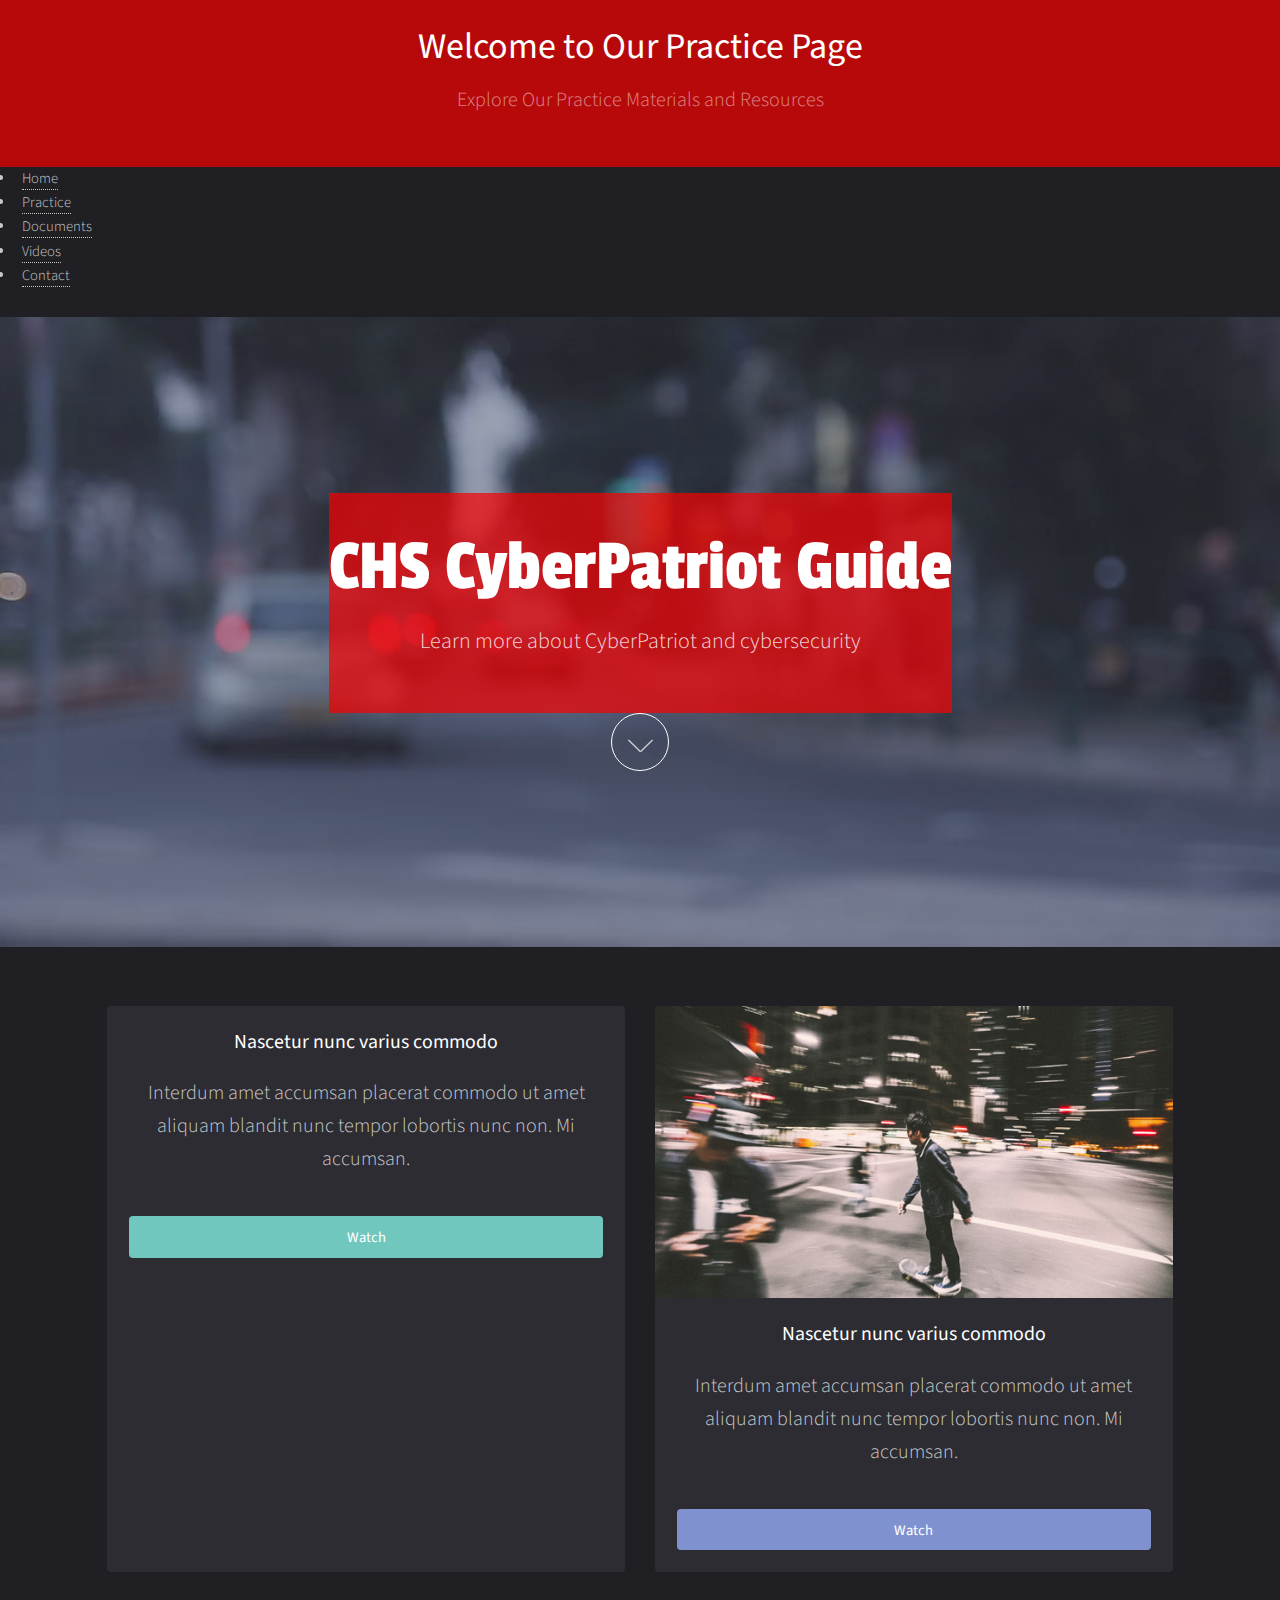
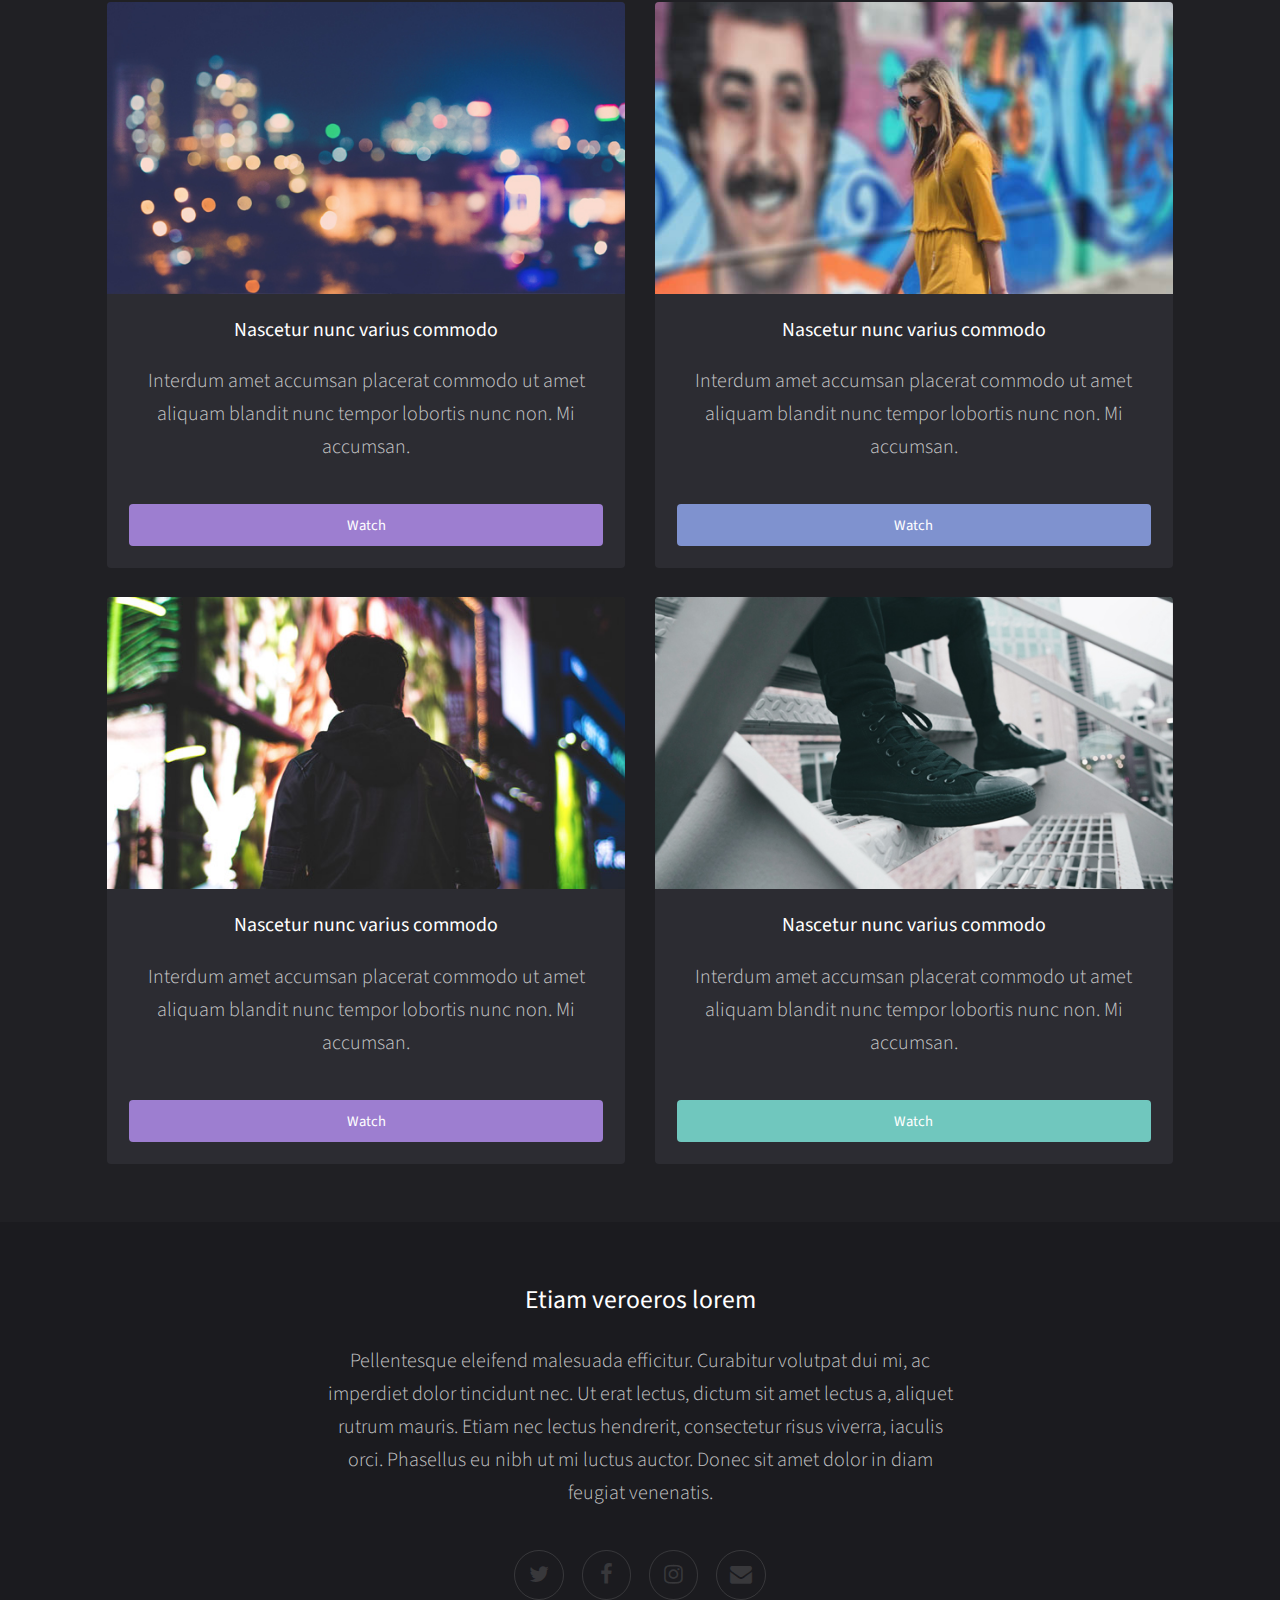
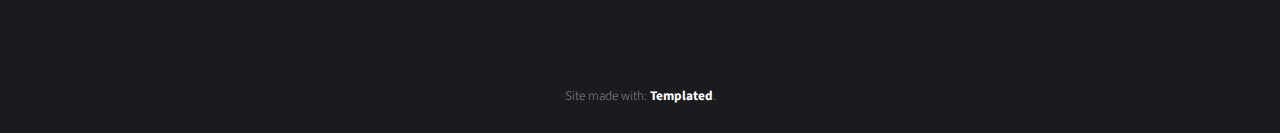
==== index.html @ 5ea887cb "FIrst Commit" ====
<!DOCTYPE html>
<html>
  <head>
    <title>Full Motion</title>
    <meta charset="utf-8" />
    <meta name="viewport" content="width=device-width, initial-scale=1" />
    <link rel="stylesheet" href="assets/css/main.css" />
    <style>
      header {
        background-color: rgba(
          248,
          0,
          0,
          0.7
        ); /* Add a semi-transparent background to make text more readable */
        color: #fff;
        text-align: center;
        padding: 20px 0;
      }

      h1 {
        font-size: 36px;
        margin-bottom: 10px;
      }

      p {
        font-size: 20px;
      }
    </style>
  </head>
  <body id="top">
    <header>
      <h1>Welcome to Our Practice Page</h1>
      <p>Explore Our Practice Materials and Resources</p>
    </header>
    <nav>
      <ul>
        <li><a href="index.html">Home</a></li>
        <li><a href="practice.html">Practice</a></li>
        <li><a href="documents.html">Documents</a></li>
        <li><a href="videos.html">Videos</a></li>
        <li><a href="contact.html">Contact</a></li>
      </ul>
    </nav>
    <!-- Banner -->
    <!--
				To use a video as your background, set data-video to the name of your video without
				its extension (eg. images/banner). Your video must be available in both .mp4 and .webm
				formats to work correctly.
			-->
    <section id="banner" data-video="images/banner">
      <div class="inner">
        <header>
          <h1>CHS CyberPatriot Guide</h1>
          <p>Learn more about CyberPatriot and cybersecurity</p>
        </header>
        <a href="#main" class="more">Learn More</a>
      </div>
    </section>

    <!-- Main -->
    <div id="main">
      <div class="inner">
        <!-- Boxes -->
        <div class="thumbnails">
          <div class="box">
            <a href="https://youtu.be/JVxkTqLoyGY" class="image fit"
              ><img
                src="https://i.ytimg.com/vi/JVxkTqLoyGY/hq720.jpg?sqp=-oaymwEcCOgCEMoBSFXyq4qpAw4IARUAAIhCGAFwAcABBg==&rs=AOn4CLAT6j5k7lNJNzAqVZsc4ad9VB9pbQ"
                alt=""
            /></a>
            <div class="inner">
              <h3>Nascetur nunc varius commodo</h3>
              <p>
                Interdum amet accumsan placerat commodo ut amet aliquam blandit
                nunc tempor lobortis nunc non. Mi accumsan.
              </p>
              <a
                href="https://youtu.be/s6zR2T9vn2c"
                class="button fit"
                data-poptrox="youtube,800x400"
                >Watch</a
              >
            </div>
          </div>

          <div class="box">
            <a href="https://youtu.be/s6zR2T9vn2c" class="image fit"
              ><img src="images/pic02.jpg" alt=""
            /></a>
            <div class="inner">
              <h3>Nascetur nunc varius commodo</h3>
              <p>
                Interdum amet accumsan placerat commodo ut amet aliquam blandit
                nunc tempor lobortis nunc non. Mi accumsan.
              </p>
              <a
                href="https://youtu.be/s6zR2T9vn2c"
                class="button style2 fit"
                data-poptrox="youtube,800x400"
                >Watch</a
              >
            </div>
          </div>

          <div class="box">
            <a href="https://youtu.be/s6zR2T9vn2c" class="image fit"
              ><img src="images/pic03.jpg" alt=""
            /></a>
            <div class="inner">
              <h3>Nascetur nunc varius commodo</h3>
              <p>
                Interdum amet accumsan placerat commodo ut amet aliquam blandit
                nunc tempor lobortis nunc non. Mi accumsan.
              </p>
              <a
                href="https://youtu.be/s6zR2T9vn2c"
                class="button style3 fit"
                data-poptrox="youtube,800x400"
                >Watch</a
              >
            </div>
          </div>

          <div class="box">
            <a href="https://youtu.be/s6zR2T9vn2c" class="image fit"
              ><img src="images/pic04.jpg" alt=""
            /></a>
            <div class="inner">
              <h3>Nascetur nunc varius commodo</h3>
              <p>
                Interdum amet accumsan placerat commodo ut amet aliquam blandit
                nunc tempor lobortis nunc non. Mi accumsan.
              </p>
              <a
                href="https://youtu.be/s6zR2T9vn2c"
                class="button style2 fit"
                data-poptrox="youtube,800x400"
                >Watch</a
              >
            </div>
          </div>

          <div class="box">
            <a href="https://youtu.be/s6zR2T9vn2c" class="image fit"
              ><img src="images/pic05.jpg" alt=""
            /></a>
            <div class="inner">
              <h3>Nascetur nunc varius commodo</h3>
              <p>
                Interdum amet accumsan placerat commodo ut amet aliquam blandit
                nunc tempor lobortis nunc non. Mi accumsan.
              </p>
              <a
                href="https://youtu.be/s6zR2T9vn2c"
                class="button style3 fit"
                data-poptrox="youtube,800x400"
                >Watch</a
              >
            </div>
          </div>

          <div class="box">
            <a href="https://youtu.be/s6zR2T9vn2c" class="image fit"
              ><img src="images/pic06.jpg" alt=""
            /></a>
            <div class="inner">
              <h3>Nascetur nunc varius commodo</h3>
              <p>
                Interdum amet accumsan placerat commodo ut amet aliquam blandit
                nunc tempor lobortis nunc non. Mi accumsan.
              </p>
              <a
                href="https://youtu.be/s6zR2T9vn2c"
                class="button fit"
                data-poptrox="youtube,800x400"
                >Watch</a
              >
            </div>
          </div>
        </div>
      </div>
    </div>

    <!-- Footer -->
    <footer id="footer">
      <div class="inner">
        <h2>Etiam veroeros lorem</h2>
        <p>
          Pellentesque eleifend malesuada efficitur. Curabitur volutpat dui mi,
          ac imperdiet dolor tincidunt nec. Ut erat lectus, dictum sit amet
          lectus a, aliquet rutrum mauris. Etiam nec lectus hendrerit,
          consectetur risus viverra, iaculis orci. Phasellus eu nibh ut mi
          luctus auctor. Donec sit amet dolor in diam feugiat venenatis.
        </p>

        <ul class="icons">
          <li>
            <a href="#" class="icon fa-twitter"
              ><span class="label">Twitter</span></a
            >
          </li>
          <li>
            <a href="#" class="icon fa-facebook"
              ><span class="label">Facebook</span></a
            >
          </li>
          <li>
            <a href="#" class="icon fa-instagram"
              ><span class="label">Instagram</span></a
            >
          </li>
          <li>
            <a href="#" class="icon fa-envelope"
              ><span class="label">Email</span></a
            >
          </li>
        </ul>
      </div>
    </footer>

    <div class="copyright">
      Site made with: <a href="https://templated.co/">Templated</a>.
    </div>

    <!-- Scripts -->
    <script src="assets/js/jquery.min.js"></script>
    <script src="assets/js/jquery.scrolly.min.js"></script>
    <script src="assets/js/jquery.poptrox.min.js"></script>
    <script src="assets/js/skel.min.js"></script>
    <script src="assets/js/util.js"></script>
    <script src="assets/js/main.js"></script>
  </body>
</html>
---- assets/css/main.css ----
@charset "UTF-8";
@import url(font-awesome.min.css);
@import url("https://fonts.googleapis.com/css?family=Source+Sans+Pro:300,400|Passion+One:400");

/*
	Full Motion by TEMPLATED
	templated.co @templatedco
	Released for free under the Creative Commons Attribution 3.0 license (templated.co/license)
*/

/* Reset */

	html, body, div, span, applet, object, iframe, h1, h2, h3, h4, h5, h6, p, blockquote, pre, a, abbr, acronym, address, big, cite, code, del, dfn, em, img, ins, kbd, q, s, samp, small, strike, strong, sub, sup, tt, var, b, u, i, center, dl, dt, dd, ol, ul, li, fieldset, form, label, legend, table, caption, tbody, tfoot, thead, tr, th, td, article, aside, canvas, details, embed, figure, figcaption, footer, header, hgroup, menu, nav, output, ruby, section, summary, time, mark, audio, video {
		margin: 0;
		padding: 0;
		border: 0;
		font-size: 100%;
		font: inherit;
		vertical-align: baseline;
	}

	article, aside, details, figcaption, figure, footer, header, hgroup, menu, nav, section {
		display: block;
	}

	body {
		line-height: 1;
	}

	ol, ul {
		list-style: none;
	}

	blockquote, q {
		quotes: none;
	}

	blockquote:before, blockquote:after, q:before, q:after {
		content: '';
		content: none;
	}

	table {
		border-collapse: collapse;
		border-spacing: 0;
	}

	body {
		-webkit-text-size-adjust: none;
	}

/* Box Model */

	*, *:before, *:after {
		-moz-box-sizing: border-box;
		-webkit-box-sizing: border-box;
		box-sizing: border-box;
	}

/* Basic */

	@-ms-viewport {
		width: device-width;
	}

	body {
		-ms-overflow-style: scrollbar;
	}

	@media screen and (max-width: 480px) {

		html, body {
			min-width: 320px;
		}

	}

	body {
		background: #202024;
	}

		body.is-loading *, body.is-loading *:before, body.is-loading *:after {
			-moz-animation: none !important;
			-webkit-animation: none !important;
			-ms-animation: none !important;
			animation: none !important;
			-moz-transition: none !important;
			-webkit-transition: none !important;
			-ms-transition: none !important;
			transition: none !important;
		}

/* Type */

	body, input, select, textarea {
		color: rgba(255, 255, 255, 0.75);
		font-family: "Source Sans Pro", sans-serif;
		font-size: 14pt;
		font-weight: 300;
		line-height: 1.65;
	}

		@media screen and (max-width: 1680px) {

			body, input, select, textarea {
				font-size: 11pt;
			}

		}

		@media screen and (max-width: 1280px) {

			body, input, select, textarea {
				font-size: 11pt;
			}

		}

		@media screen and (max-width: 980px) {

			body, input, select, textarea {
				font-size: 12pt;
			}

		}

		@media screen and (max-width: 736px) {

			body, input, select, textarea {
				font-size: 12pt;
			}

		}

		@media screen and (max-width: 480px) {

			body, input, select, textarea {
				font-size: 12pt;
			}

		}

	a {
		-moz-transition: background-color 0.2s ease-in-out, color 0.2s ease-in-out;
		-webkit-transition: background-color 0.2s ease-in-out, color 0.2s ease-in-out;
		-ms-transition: background-color 0.2s ease-in-out, color 0.2s ease-in-out;
		transition: background-color 0.2s ease-in-out, color 0.2s ease-in-out;
		color: rgba(255, 255, 255, 0.75);
		text-decoration: none;
		border-bottom: 1px dotted;
		outline: 0;
	}

		a:hover {
			color: #FFF;
			border: none;
		}

	strong, b {
		color: #fff;
		font-weight: 400;
	}

	em, i {
		font-style: italic;
	}

	p {
		margin: 0 0 2em 0;
	}

	h1, h2, h3, h4, h5, h6 {
		color: #fff;
		font-weight: 400;
		line-height: 1.5;
		margin: 0 0 1em 0;
	}

		h1 a, h2 a, h3 a, h4 a, h5 a, h6 a {
			color: inherit;
			text-decoration: none;
		}

	h2 {
		font-size: 1.75em;
	}

	h3 {
		font-size: 1.35em;
	}

	h4 {
		font-size: 1.1em;
	}

	h5 {
		font-size: 0.9em;
	}

	h6 {
		font-size: 0.7em;
	}

	sub {
		font-size: 0.8em;
		position: relative;
		top: 0.5em;
	}

	sup {
		font-size: 0.8em;
		position: relative;
		top: -0.5em;
	}

	blockquote {
		border-left: solid 4px rgba(144, 144, 144, 0.25);
		font-style: italic;
		margin: 0 0 2em 0;
		padding: 0.5em 0 0.5em 2em;
	}

	code {
		background: rgba(144, 144, 144, 0.075);
		border-radius: 4px;
		border: solid 1px rgba(144, 144, 144, 0.25);
		font-family: "Courier New", monospace;
		font-size: 0.9em;
		margin: 0 0.25em;
		padding: 0.25em 0.65em;
	}

	pre {
		-webkit-overflow-scrolling: touch;
		font-family: "Courier New", monospace;
		font-size: 0.9em;
		margin: 0 0 2em 0;
	}

		pre code {
			display: block;
			line-height: 1.75;
			padding: 1em 1.5em;
			overflow-x: auto;
		}

	hr {
		border: 0;
		border-bottom: solid 1px rgba(144, 144, 144, 0.25);
		margin: 2em 0;
	}

		hr.major {
			margin: 3em 0;
		}

	.align-left {
		text-align: left;
	}

	.align-center {
		text-align: center;
	}

	.align-right {
		text-align: right;
	}

/* Section/Article */

	section.special, article.special {
		text-align: center;
	}

	header p {
		color: rgba(255, 255, 255, 0.5);
		position: relative;
		margin: 0 0 1.5em 0;
	}

	header h2 + p {
		font-size: 1.25em;
		margin-top: -1em;
	}

	header h3 + p {
		font-size: 1.1em;
		margin-top: -0.8em;
	}

	header h4 + p,
	header h5 + p,
	header h6 + p {
		font-size: 0.9em;
		margin-top: -0.6em;
	}

/* Box */

	.thumbnails {
		display: -moz-flex;
		display: -webkit-flex;
		display: -ms-flex;
		display: flex;
		-moz-align-items: stretch;
		-webkit-align-items: stretch;
		-ms-align-items: stretch;
		align-items: stretch;
		-moz-justify-content: center;
		-webkit-justify-content: center;
		-ms-justify-content: center;
		justify-content: center;
		-moz-flex-wrap: wrap;
		-webkit-flex-wrap: wrap;
		-ms-flex-wrap: wrap;
		flex-wrap: wrap;
	}

		.thumbnails .box {
			margin: 0 1em 2em 1em;
			width: 30%;
		}

			@media screen and (max-width: 1280px) {

				.thumbnails .box {
					width: 45%;
				}

			}

			@media screen and (max-width: 736px) {

				.thumbnails .box {
					width: 100%;
				}

			}

/* Form */

	form {
		margin: 0 0 2em 0;
	}

	label {
		color: #fff;
		display: block;
		font-size: 0.9em;
		font-weight: 400;
		margin: 0 0 1em 0;
	}

	input[type="text"],
	input[type="password"],
	input[type="email"],
	input[type="tel"],
	select,
	textarea {
		-moz-appearance: none;
		-webkit-appearance: none;
		-ms-appearance: none;
		appearance: none;
		background: rgba(144, 144, 144, 0.075);
		border-radius: 4px;
		border: none;
		border: solid 1px rgba(144, 144, 144, 0.25);
		color: inherit;
		display: block;
		outline: 0;
		padding: 0 1em;
		text-decoration: none;
		width: 100%;
	}

		input[type="text"]:invalid,
		input[type="password"]:invalid,
		input[type="email"]:invalid,
		input[type="tel"]:invalid,
		select:invalid,
		textarea:invalid {
			box-shadow: none;
		}

		input[type="text"]:focus,
		input[type="password"]:focus,
		input[type="email"]:focus,
		input[type="tel"]:focus,
		select:focus,
		textarea:focus {
			border-color: #ff8686;
			box-shadow: 0 0 0 1px #ff8686;
		}

	.select-wrapper {
		text-decoration: none;
		display: block;
		position: relative;
	}

		.select-wrapper:before {
			content: "";
			-moz-osx-font-smoothing: grayscale;
			-webkit-font-smoothing: antialiased;
			font-family: FontAwesome;
			font-style: normal;
			font-weight: normal;
			text-transform: none !important;
		}

		.select-wrapper:before {
			color: rgba(144, 144, 144, 0.25);
			display: block;
			height: 2.75em;
			line-height: 2.75em;
			pointer-events: none;
			position: absolute;
			right: 0;
			text-align: center;
			top: 0;
			width: 2.75em;
		}

		.select-wrapper select::-ms-expand {
			display: none;
		}

	input[type="text"],
	input[type="password"],
	input[type="email"],
	select {
		height: 2.75em;
	}

	textarea {
		padding: 0.75em 1em;
	}

	input[type="checkbox"],
	input[type="radio"] {
		-moz-appearance: none;
		-webkit-appearance: none;
		-ms-appearance: none;
		appearance: none;
		display: block;
		float: left;
		margin-right: -2em;
		opacity: 0;
		width: 1em;
		z-index: -1;
	}

		input[type="checkbox"] + label,
		input[type="radio"] + label {
			text-decoration: none;
			color: rgba(255, 255, 255, 0.75);
			cursor: pointer;
			display: inline-block;
			font-size: 1em;
			font-weight: 300;
			padding-left: 2.4em;
			padding-right: 0.75em;
			position: relative;
		}

			input[type="checkbox"] + label:before,
			input[type="radio"] + label:before {
				-moz-osx-font-smoothing: grayscale;
				-webkit-font-smoothing: antialiased;
				font-family: FontAwesome;
				font-style: normal;
				font-weight: normal;
				text-transform: none !important;
			}

			input[type="checkbox"] + label:before,
			input[type="radio"] + label:before {
				background: rgba(144, 144, 144, 0.075);
				border-radius: 4px;
				border: solid 1px rgba(144, 144, 144, 0.25);
				content: '';
				display: inline-block;
				height: 1.65em;
				left: 0;
				line-height: 1.58125em;
				position: absolute;
				text-align: center;
				top: 0;
				width: 1.65em;
			}

		input[type="checkbox"]:checked + label:before,
		input[type="radio"]:checked + label:before {
			background: #ff8686;
			border-color: #ff8686;
			color: #ffffff;
			content: '\f00c';
		}

		input[type="checkbox"]:focus + label:before,
		input[type="radio"]:focus + label:before {
			border-color: #ff8686;
			box-shadow: 0 0 0 1px #ff8686;
		}

	input[type="checkbox"] + label:before {
		border-radius: 4px;
	}

	input[type="radio"] + label:before {
		border-radius: 100%;
	}

	::-webkit-input-placeholder {
		color: rgba(255, 255, 255, 0.5) !important;
		opacity: 1.0;
	}

	:-moz-placeholder {
		color: rgba(255, 255, 255, 0.5) !important;
		opacity: 1.0;
	}

	::-moz-placeholder {
		color: rgba(255, 255, 255, 0.5) !important;
		opacity: 1.0;
	}

	:-ms-input-placeholder {
		color: rgba(255, 255, 255, 0.5) !important;
		opacity: 1.0;
	}

	.formerize-placeholder {
		color: rgba(255, 255, 255, 0.5) !important;
		opacity: 1.0;
	}

/* Box */

	.box {
		border-radius: 4px;
		margin-bottom: 2em;
		background: #2c2c32;
		text-align: center;
	}

		.box > :last-child,
		.box > :last-child > :last-child,
		.box > :last-child > :last-child > :last-child {
			margin-bottom: 0;
		}

		.box .image.fit {
			margin: 0;
		}

		.box .image img {
			border-radius: 4px 4px 0 0;
		}

		.box .inner {
			padding: 1.5em;
			width: 100% !important;
		}

			@media screen and (max-width: 480px) {

				.box .inner {
					padding: 1em;
				}

			}

		.box.alt {
			border: 0;
			border-radius: 0;
			padding: 0;
		}

/* Icon */

	.icon {
		text-decoration: none;
		border-bottom: none;
		position: relative;
	}

		.icon:before {
			-moz-osx-font-smoothing: grayscale;
			-webkit-font-smoothing: antialiased;
			font-family: FontAwesome;
			font-style: normal;
			font-weight: normal;
			text-transform: none !important;
		}

		.icon > .label {
			display: none;
		}

/* Image */

	.image {
		border-radius: 4px;
		border: 0;
		display: inline-block;
		position: relative;
	}

		.image img {
			border-radius: 4px;
			display: block;
		}

		.image.left, .image.right {
			max-width: 40%;
		}

			.image.left img, .image.right img {
				width: 100%;
			}

		.image.left {
			float: left;
			padding: 0 1.5em 1em 0;
			top: 0.25em;
		}

		.image.right {
			float: right;
			padding: 0 0 1em 1.5em;
			top: 0.25em;
		}

		.image.fit {
			display: block;
			margin: 0 0 2em 0;
			width: 100%;
		}

			.image.fit img {
				width: 100%;
			}

		.image.main {
			display: block;
			margin: 0 0 3em 0;
			width: 100%;
		}

			.image.main img {
				width: 100%;
			}

/* List */

	ol {
		list-style: decimal;
		margin: 0 0 2em 0;
		padding-left: 1.25em;
	}

		ol li {
			padding-left: 0.25em;
		}

	ul {
		list-style: disc;
		margin: 0 0 2em 0;
		padding-left: 1em;
	}

		ul li {
			padding-left: 0.5em;
		}

		ul.alt {
			list-style: none;
			padding-left: 0;
		}

			ul.alt li {
				border-top: solid 1px rgba(144, 144, 144, 0.25);
				padding: 0.5em 0;
			}

				ul.alt li:first-child {
					border-top: 0;
					padding-top: 0;
				}

		ul.icons {
			cursor: default;
			list-style: none;
			padding-left: 0;
		}

			ul.icons li {
				display: inline-block;
				text-align: center;
				padding-left: 0;
				padding-right: 1em;
			}

				ul.icons li a {
					display: block;
					border-radius: 100%;
					margin: 0;
					padding: 0.5em;
					border: solid 1px rgba(144, 144, 144, 0.25);
					color: rgba(144, 144, 144, 0.25);
				}

					ul.icons li a:before {
						font-size: 1.5em;
						display: block;
						width: 1.5em;
						height: 1.5em;
						line-height: 1.5em;
					}

					ul.icons li a:hover {
						background-color: #202024;
						color: #FFF;
					}

				ul.icons li:last-child {
					padding-right: 0;
				}

		ul.actions {
			cursor: default;
			list-style: none;
			padding-left: 0;
		}

			ul.actions li {
				display: inline-block;
				padding: 0 1em 0 0;
				vertical-align: middle;
			}

				ul.actions li:last-child {
					padding-right: 0;
				}

			ul.actions.small li {
				padding: 0 0.5em 0 0;
			}

			ul.actions.vertical li {
				display: block;
				padding: 1em 0 0 0;
			}

				ul.actions.vertical li:first-child {
					padding-top: 0;
				}

				ul.actions.vertical li > * {
					margin-bottom: 0;
				}

			ul.actions.vertical.small li {
				padding: 0.5em 0 0 0;
			}

				ul.actions.vertical.small li:first-child {
					padding-top: 0;
				}

			ul.actions.fit {
				display: table;
				margin-left: -1em;
				padding: 0;
				table-layout: fixed;
				width: calc(100% + 1em);
			}

				ul.actions.fit li {
					display: table-cell;
					padding: 0 0 0 1em;
				}

					ul.actions.fit li > * {
						margin-bottom: 0;
					}

				ul.actions.fit.small {
					margin-left: -0.5em;
					width: calc(100% + 0.5em);
				}

					ul.actions.fit.small li {
						padding: 0 0 0 0.5em;
					}

			@media screen and (max-width: 480px) {

				ul.actions {
					margin: 0 0 2em 0;
				}

					ul.actions li {
						padding: 1em 0 0 0;
						display: block;
						text-align: center;
						width: 100%;
					}

						ul.actions li:first-child {
							padding-top: 0;
						}

						ul.actions li > * {
							width: 100%;
							margin: 0 !important;
						}

							ul.actions li > *.icon:before {
								margin-left: -2em;
							}

					ul.actions.small li {
						padding: 0.5em 0 0 0;
					}

						ul.actions.small li:first-child {
							padding-top: 0;
						}

			}

	dl {
		margin: 0 0 2em 0;
	}

		dl dt {
			display: block;
			font-weight: 400;
			margin: 0 0 1em 0;
		}

		dl dd {
			margin-left: 2em;
		}

/* Table */

	.table-wrapper {
		-webkit-overflow-scrolling: touch;
		overflow-x: auto;
	}

	table {
		margin: 0 0 2em 0;
		width: 100%;
	}

		table tbody tr {
			border: solid 1px rgba(144, 144, 144, 0.25);
			border-left: 0;
			border-right: 0;
		}

			table tbody tr:nth-child(2n + 1) {
				background-color: rgba(144, 144, 144, 0.075);
			}

		table td {
			padding: 0.75em 0.75em;
		}

		table th {
			color: #fff;
			font-size: 0.9em;
			font-weight: 400;
			padding: 0 0.75em 0.75em 0.75em;
			text-align: left;
		}

		table thead {
			border-bottom: solid 2px rgba(144, 144, 144, 0.25);
		}

		table tfoot {
			border-top: solid 2px rgba(144, 144, 144, 0.25);
		}

		table.alt {
			border-collapse: separate;
		}

			table.alt tbody tr td {
				border: solid 1px rgba(144, 144, 144, 0.25);
				border-left-width: 0;
				border-top-width: 0;
			}

				table.alt tbody tr td:first-child {
					border-left-width: 1px;
				}

			table.alt tbody tr:first-child td {
				border-top-width: 1px;
			}

			table.alt thead {
				border-bottom: 0;
			}

			table.alt tfoot {
				border-top: 0;
			}

/* Button */

	input[type="submit"],
	input[type="reset"],
	input[type="button"],
	button,
	.button {
		-moz-appearance: none;
		-webkit-appearance: none;
		-ms-appearance: none;
		appearance: none;
		-moz-transition: background-color 0.2s ease-in-out, color 0.2s ease-in-out;
		-webkit-transition: background-color 0.2s ease-in-out, color 0.2s ease-in-out;
		-ms-transition: background-color 0.2s ease-in-out, color 0.2s ease-in-out;
		transition: background-color 0.2s ease-in-out, color 0.2s ease-in-out;
		background-color: #70c7be;
		border-radius: 4px;
		border: 0;
		color: #ffffff !important;
		cursor: pointer;
		display: inline-block;
		font-weight: 400;
		height: 2.85em;
		line-height: 2.95em;
		padding: 0 1.5em;
		text-align: center;
		text-decoration: none;
		white-space: nowrap;
	}

		input[type="submit"]:hover,
		input[type="reset"]:hover,
		input[type="button"]:hover,
		button:hover,
		.button:hover {
			background-color: #82cec6;
		}

		input[type="submit"]:active,
		input[type="reset"]:active,
		input[type="button"]:active,
		button:active,
		.button:active {
			background-color: #5ec0b6;
		}

		input[type="submit"].icon,
		input[type="reset"].icon,
		input[type="button"].icon,
		button.icon,
		.button.icon {
			padding-left: 1.35em;
		}

			input[type="submit"].icon:before,
			input[type="reset"].icon:before,
			input[type="button"].icon:before,
			button.icon:before,
			.button.icon:before {
				margin-right: 0.5em;
			}

		input[type="submit"].fit,
		input[type="reset"].fit,
		input[type="button"].fit,
		button.fit,
		.button.fit {
			display: block;
			margin: 0 0 1em 0;
			width: 100%;
		}

		input[type="submit"].small,
		input[type="reset"].small,
		input[type="button"].small,
		button.small,
		.button.small {
			font-size: 0.8em;
		}

		input[type="submit"].big,
		input[type="reset"].big,
		input[type="button"].big,
		button.big,
		.button.big {
			font-size: 1.35em;
		}

		input[type="submit"].disabled, input[type="submit"]:disabled,
		input[type="reset"].disabled,
		input[type="reset"]:disabled,
		input[type="button"].disabled,
		input[type="button"]:disabled,
		button.disabled,
		button:disabled,
		.button.disabled,
		.button:disabled {
			background-color: rgba(255, 255, 255, 0.75) !important;
			box-shadow: inset 0 -0.15em 0 0 rgba(0, 0, 0, 0.15);
			color: #202024 !important;
			cursor: default;
			opacity: 0.25;
		}

		input[type="submit"].style2,
		input[type="reset"].style2,
		input[type="button"].style2,
		button.style2,
		.button.style2 {
			background-color: #7f92cf;
		}

			input[type="submit"].style2:hover,
			input[type="reset"].style2:hover,
			input[type="button"].style2:hover,
			button.style2:hover,
			.button.style2:hover {
				background-color: #92a2d6;
			}

			input[type="submit"].style2:active,
			input[type="reset"].style2:active,
			input[type="button"].style2:active,
			button.style2:active,
			.button.style2:active {
				background-color: #6c82c8;
			}

		input[type="submit"].style3,
		input[type="reset"].style3,
		input[type="button"].style3,
		button.style3,
		.button.style3 {
			background-color: #9d7ed0;
		}

			input[type="submit"].style3:hover,
			input[type="reset"].style3:hover,
			input[type="button"].style3:hover,
			button.style3:hover,
			.button.style3:hover {
				background-color: #ab91d7;
			}

			input[type="submit"].style3:active,
			input[type="reset"].style3:active,
			input[type="button"].style3:active,
			button.style3:active,
			.button.style3:active {
				background-color: #8f6bc9;
			}

		@media screen and (max-width: 480px) {

			input[type="submit"],
			input[type="reset"],
			input[type="button"],
			button,
			.button {
				padding: 0;
			}

		}

/* Poptrox */

	.poptrox-popup {
		-moz-box-sizing: content-box;
		-webkit-box-sizing: content-box;
		-ms-box-sizing: content-box;
		box-sizing: content-box;
		background: #000;
		box-shadow: 0 0.5em 3em 0 rgba(0, 0, 0, 0.25);
		border-radius: 4px;
		padding: 2em;
		overflow: hidden;
	}

		.poptrox-popup .closer {
			-moz-transition: opacity 0.2s ease-in-out;
			-webkit-transition: opacity 0.2s ease-in-out;
			-ms-transition: opacity 0.2s ease-in-out;
			transition: opacity 0.2s ease-in-out;
			text-decoration: none;
			position: absolute;
			top: .5em;
			right: .5em;
			z-index: 11000;
			-webkit-tap-highlight-color: rgba(255, 255, 255, 0);
			white-space: nowrap;
			text-indent: 2em;
			overflow: hidden;
			width: 2em;
			height: 2em;
			display: block;
		}

			.poptrox-popup .closer:before {
				content: "\f00d";
				-moz-osx-font-smoothing: grayscale;
				-webkit-font-smoothing: antialiased;
				font-family: FontAwesome;
				font-style: normal;
				font-weight: normal;
				text-transform: none !important;
				display: block;
				position: relative;
				text-indent: 0;
				border-radius: 100%;
				box-shadow: inset 0 0 0 1px rgba(255, 255, 255, 0.25);
				color: #ffffff !important;
				width: 2em;
				height: 2em;
				line-height: 2em;
			}

		.poptrox-popup:hover .closer {
			opacity: 0.5;
		}

		.poptrox-popup:hover .closer:hover {
			opacity: 1.0;
		}

		@media screen and (max-width: 736px) {

			.poptrox-popup {
				padding: 0;
			}

				.poptrox-popup .closer {
					display: none !important;
				}

		}

/* Banner */

	#banner {
		-moz-align-items: center;
		-webkit-align-items: center;
		-ms-align-items: center;
		align-items: center;
		display: -moz-flex;
		display: -webkit-flex;
		display: -ms-flex;
		display: flex;
		-moz-justify-content: center;
		-webkit-justify-content: center;
		-ms-justify-content: center;
		justify-content: center;
		padding: 8em 4em 6em 4em;
		min-height: 70vh;
		background-image: url("../../images/banner.jpg");
		background-position: center;
		background-size: cover;
		background-repeat: no-repeat;
		border-top: 0;
		position: relative;
		text-align: center;
		overflow: hidden;
	}

		#banner .inner {
			text-align: center;
			position: relative;
			z-index: 2;
		}

		#banner h1 {
			color: #fff;
			font-size: 5em;
			font-weight: 400;
			font-family: 'Passion One', cursive;
			margin: 0;
		}

			@media screen and (max-width: 980px) {

				#banner h1 {
					font-size: 5em;
				}

			}

			@media screen and (max-width: 736px) {

				#banner h1 {
					font-size: 3em;
				}

			}

		#banner p {
			color: rgba(255, 255, 255, 0.85);
			font-size: 1.5em;
			font-weight: 300;
		}

			@media screen and (max-width: 980px) {

				#banner p {
					font-size: 1.5em;
				}

			}

			@media screen and (max-width: 480px) {

				#banner p {
					font-size: 1.25em;
				}

			}

		#banner a {
			color: rgba(255, 255, 255, 0.75);
			text-decoration: none;
			border-bottom: 1px dotted;
		}

			#banner a:hover {
				color: #FFF;
				border: none;
			}

		#banner .more {
			background-image: url("images/arrow.svg");
			background-position: center 1.35em;
			background-repeat: no-repeat;
			background-size: auto;
			border: 1px solid #fff;
			border-radius: 100%;
			color: rgba(255, 255, 255, 0.75);
			display: block;
			height: 4em;
			text-indent: 4em;
			overflow: hidden;
			white-space: nowrap;
			width: 4em;
			z-index: 2;
			margin: 0 auto 2em auto;
		}

			#banner .more:hover {
				background-color: rgba(255, 255, 255, 0.05);
				border: 1px solid #fff;
				color: #FFF;
			}

		#banner video {
			-moz-transform: translateX(50%) translateY(50%);
			-webkit-transform: translateX(50%) translateY(50%);
			-ms-transform: translateX(50%) translateY(50%);
			transform: translateX(50%) translateY(50%);
			position: absolute;
			bottom: 50%;
			right: 50%;
			width: auto;
			height: auto;
			min-width: 100%;
			min-height: 100%;
			overflow: hidden;
		}

		#banner:before {
			-moz-transition: opacity 3s ease;
			-webkit-transition: opacity 3s ease;
			-ms-transition: opacity 3s ease;
			transition: opacity 3s ease;
			-moz-transition-delay: 1s;
			-webkit-transition-delay: 1s;
			-ms-transition-delay: 1s;
			transition-delay: 1s;
			content: '';
			background-color: #42424f;
			display: block;
			height: 100%;
			left: 0;
			opacity: 0.45;
			position: absolute;
			top: 0;
			width: 100%;
			z-index: 1;
		}

		@media screen and (max-width: 1280px) {

			#banner video {
				display: none;
			}

		}

		@media screen and (max-width: 980px) {

			#banner br {
				display: none;
			}

		}

		@media screen and (max-width: 736px) {

			#banner {
				min-height: 0;
				padding: 6em 2em 4em 2em;
			}

				#banner br {
					display: none;
				}

		}

		body.is-loading #banner:before {
			opacity: 1;
		}

/* Main */

	#main {
		padding: 4em 0 2em 0;
	}

		@media screen and (max-width: 736px) {

			#main {
				padding: 3em 0 1em 0;
			}

		}

		#main .inner {
			width: 90%;
			max-width: 80em;
			margin: 0 auto;
		}

			@media screen and (max-width: 480px) {

				#main .inner {
					width: 95%;
				}

			}

/* Footer */

	#footer {
		padding: 4em 0 2em 0;
		background-color: #1b1b1f;
		text-align: center;
	}

		#footer .inner {
			width: 50%;
			margin: 0 auto;
		}

			@media screen and (max-width: 980px) {

				#footer .inner {
					width: 75%;
				}

			}

			@media screen and (max-width: 480px) {

				#footer .inner {
					width: 90%;
				}

			}

		#footer .copyright {
			color: rgba(255, 255, 255, 0.5);
			font-size: 0.9em;
			margin: 0 0 2em 0;
			padding: 0;
			text-align: center;
		}
.copyright {
	background-color: #1b1b1f;
	color: rgba(255, 255, 255, 0.5);
	font-size: 0.9em;
	padding: 2em 0 2em 0;
	text-align: center;
}
.copyright a {
	color:white;
	border-bottom: none;
	font-weight: 700;
	text-decoration: none;
}

		@media screen and (max-width: 736px) {

			#footer {
				padding: 3em 0 1em 0;
			}

		}
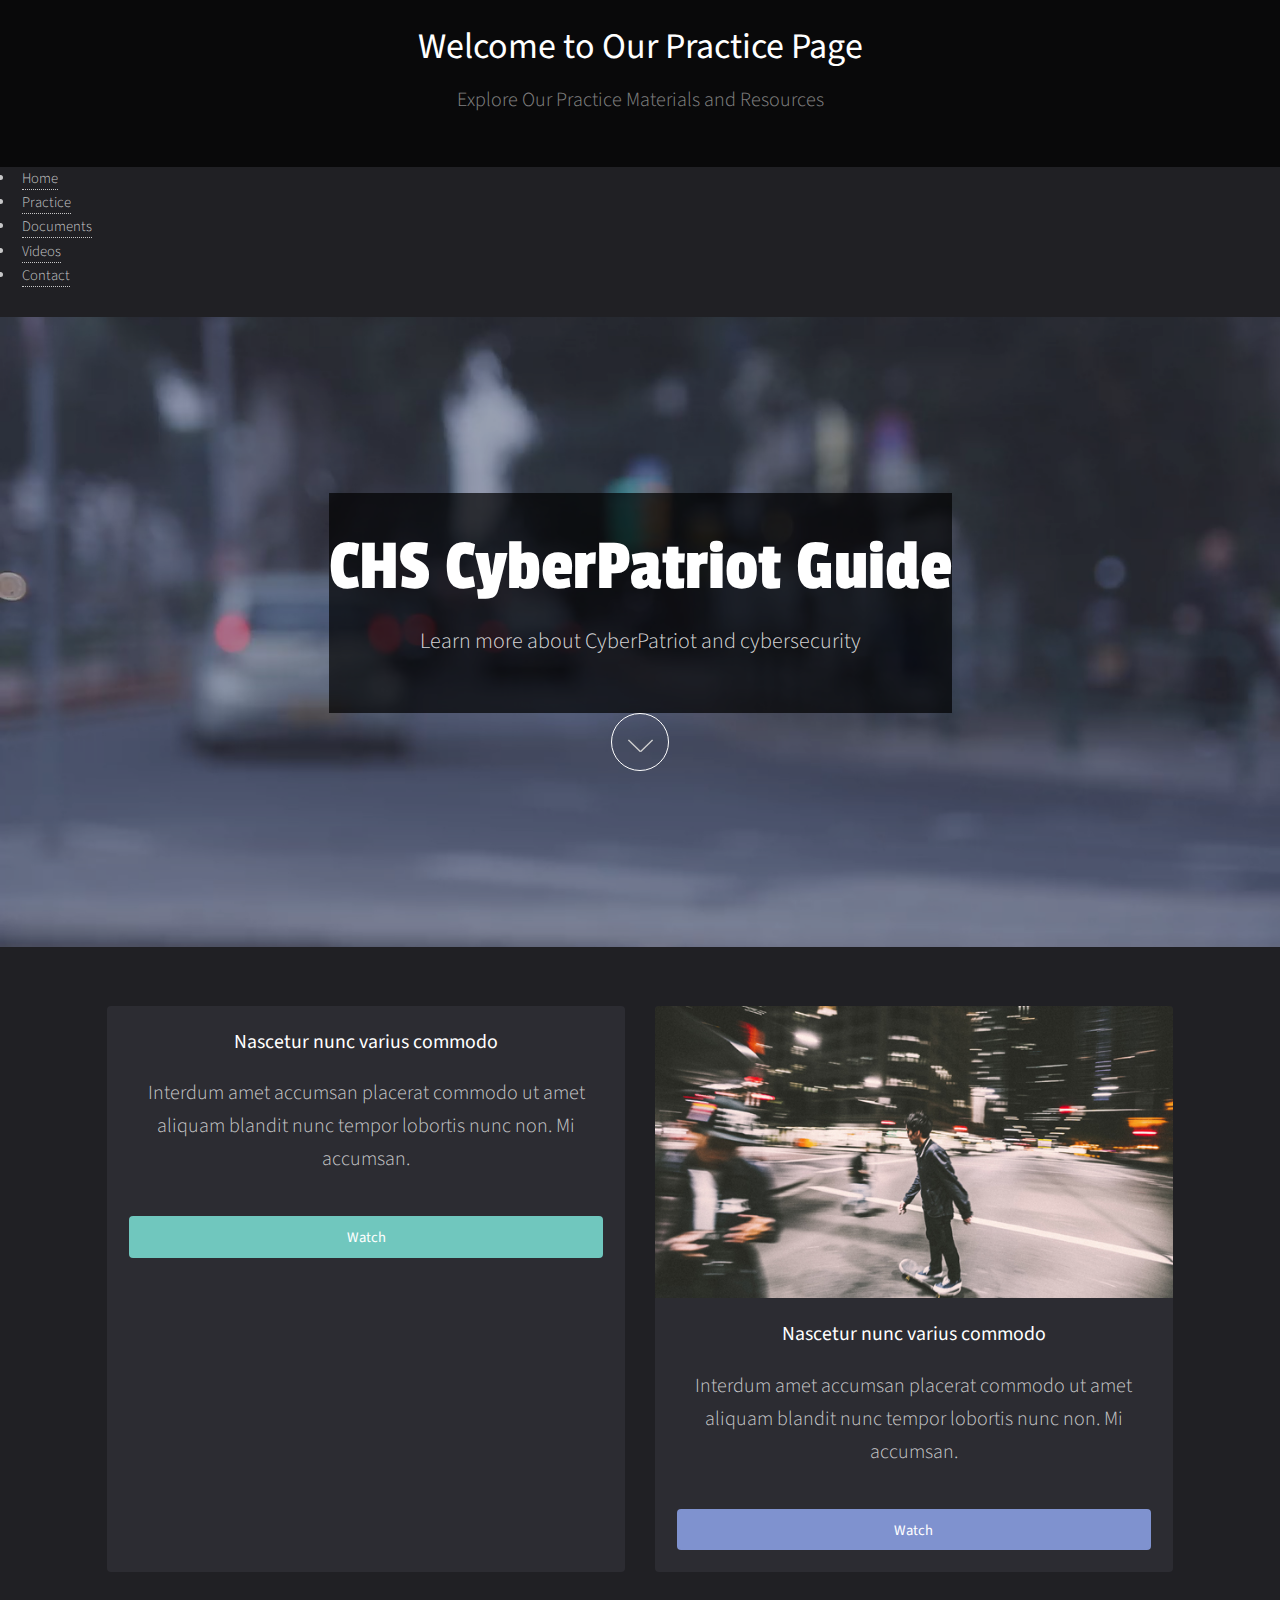
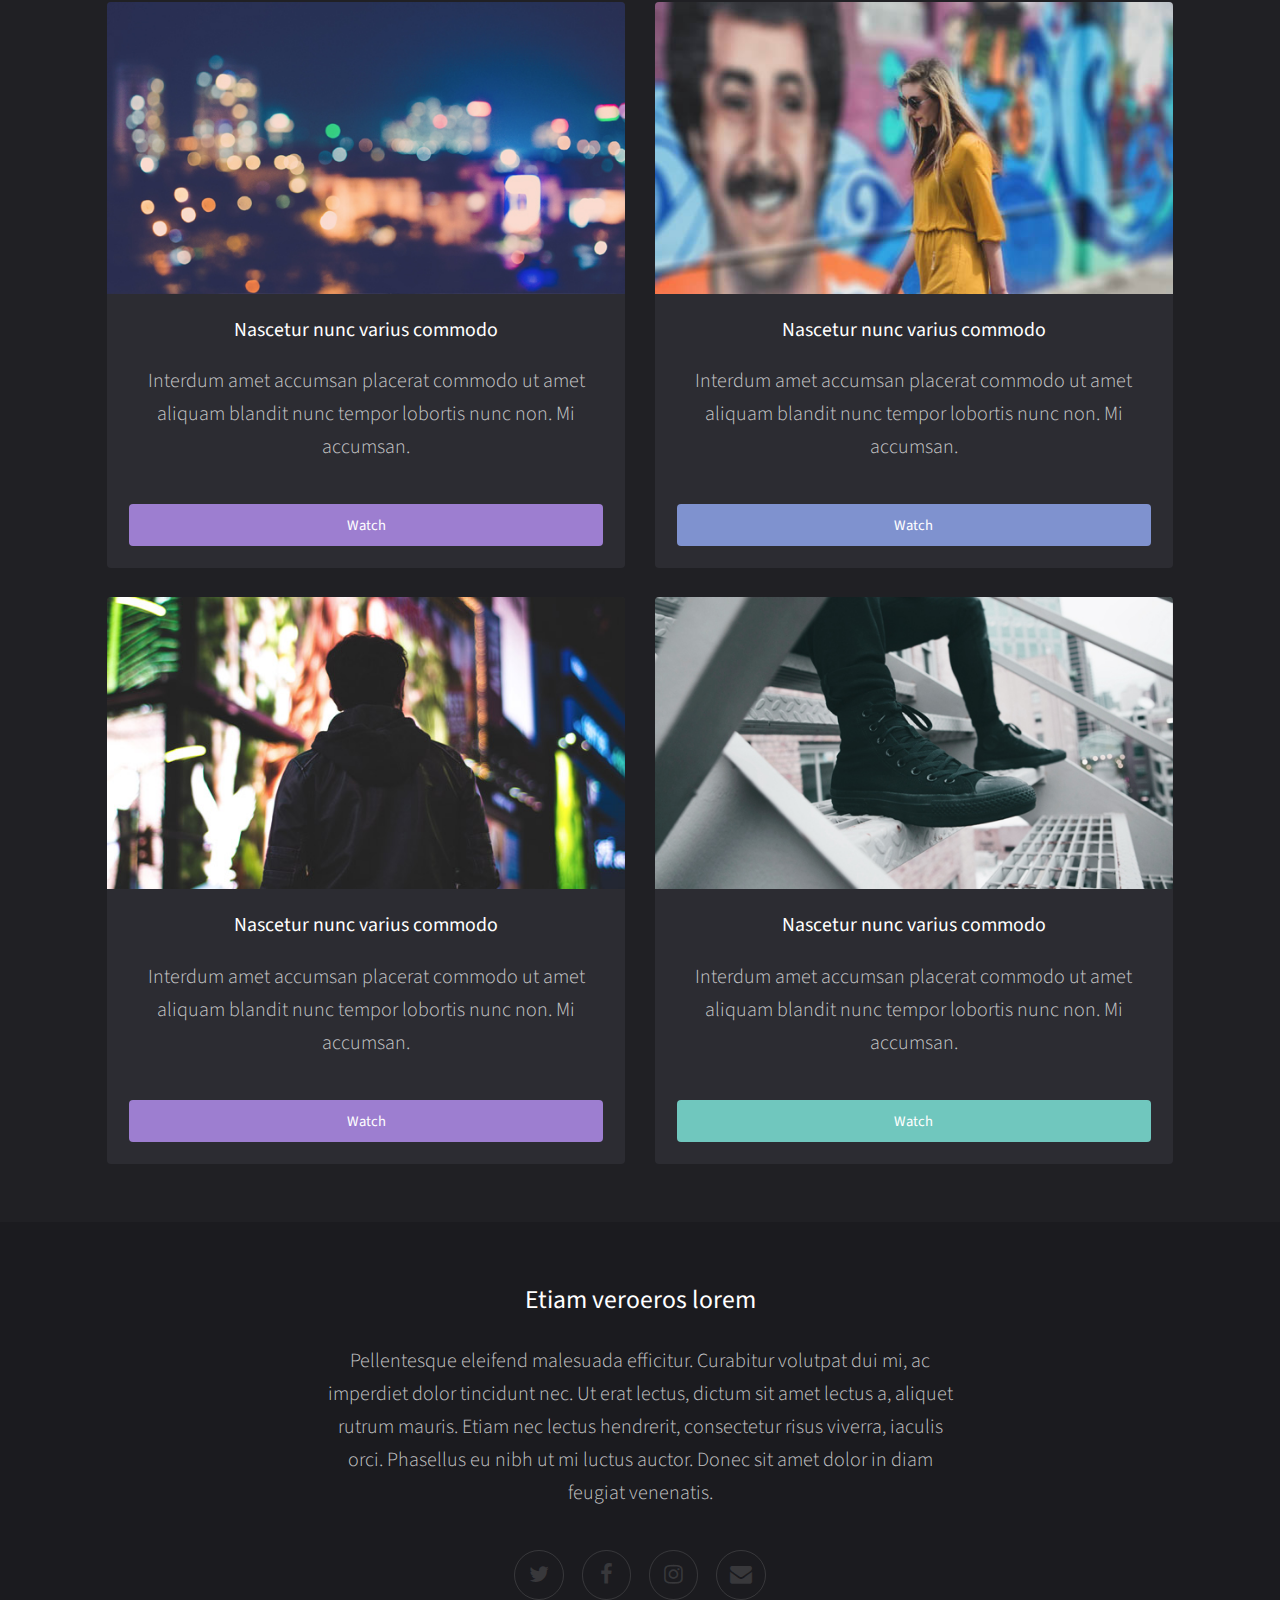
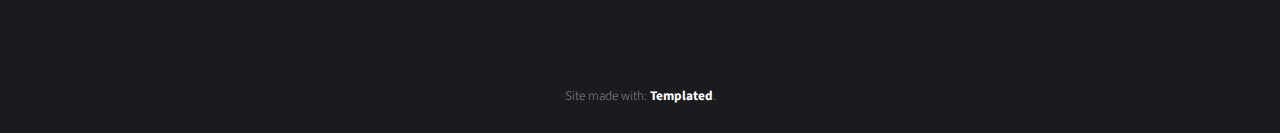
==== commit 24f1dbf5: "I change red background to black" ====
--- a/index.html
+++ b/index.html
@@ -8,7 +8,7 @@
     <style>
       header {
         background-color: rgba(
-          248,
+          0,
           0,
           0,
           0.7
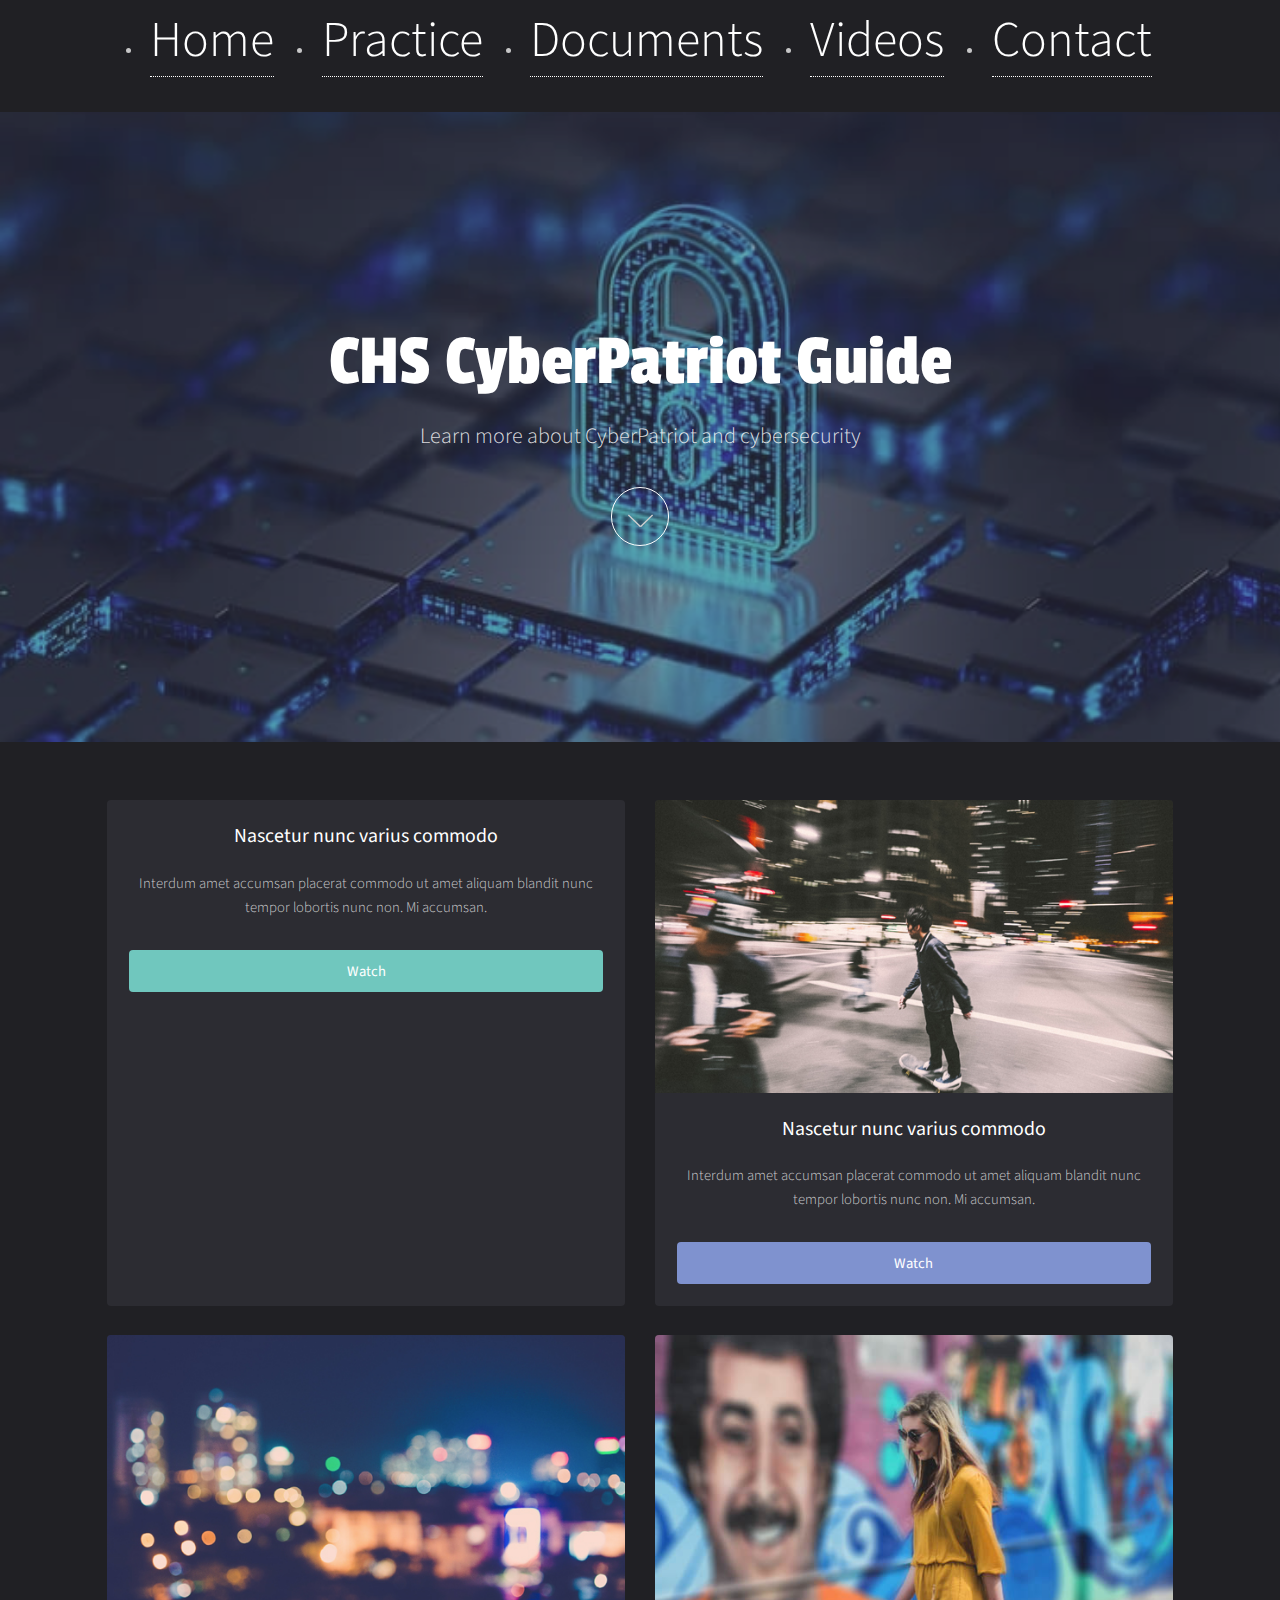
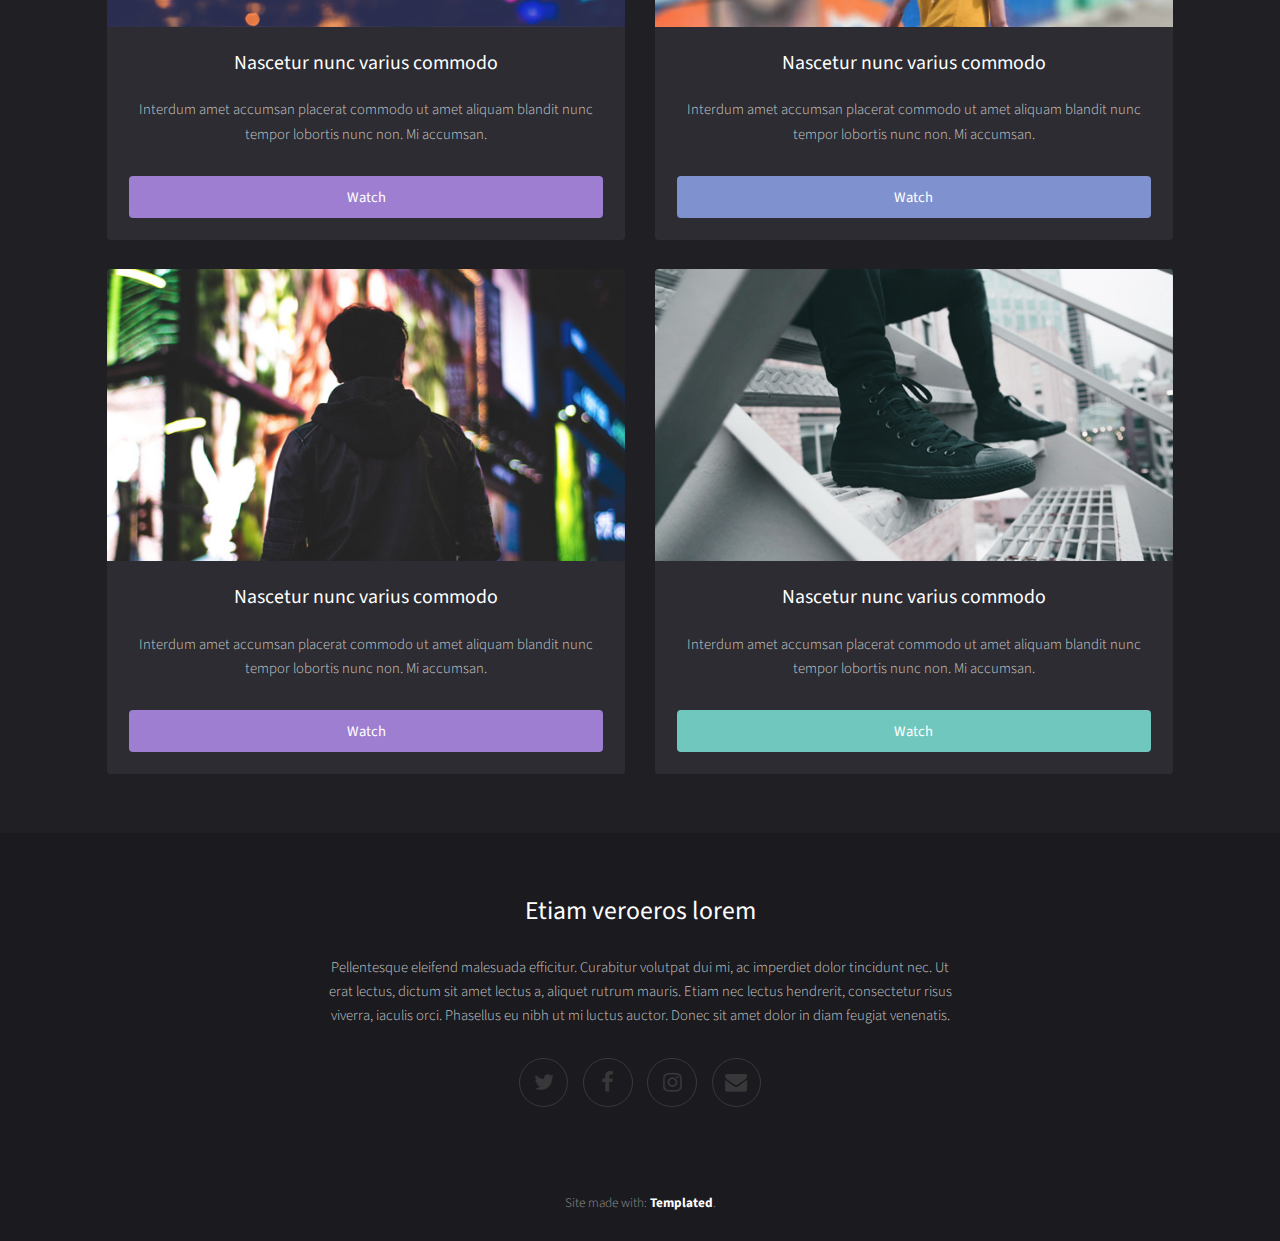
==== commit b279fa81: "new front page, front page buttons" ====
--- a/index.html
+++ b/index.html
@@ -6,33 +6,29 @@
     <meta name="viewport" content="width=device-width, initial-scale=1" />
     <link rel="stylesheet" href="assets/css/main.css" />
     <style>
-      header {
-        background-color: rgba(
-          0,
-          0,
-          0,
-          0.7
-        ); /* Add a semi-transparent background to make text more readable */
-        color: #fff;
-        text-align: center;
-        padding: 20px 0;
+      /* Custom styles for navigation links */
+      nav a {
+        font-size: 50px; /* Change the font size to your desired value */
+        color: rgb(
+          255,
+          255,
+          255
+        ); /* Change the font color to your desired color */
+        text-decoration: none; /* Remove underlines from links, if desired */
       }
 
-      h1 {
-        font-size: 36px;
-        margin-bottom: 10px;
+      /* Custom styles for navigation links on hover */
+      nav a:hover {
+        color: #2186e4; /* Change the font color on hover to your desired color (e.g., red) */
       }
 
-      p {
-        font-size: 20px;
+      /* Custom styles to control spacing between navigation items */
+      nav li {
+        margin: 0 20px; /* Change the margin values to your desired spacing */
       }
     </style>
   </head>
   <body id="top">
-    <header>
-      <h1>Welcome to Our Practice Page</h1>
-      <p>Explore Our Practice Materials and Resources</p>
-    </header>
     <nav>
       <ul>
         <li><a href="index.html">Home</a></li>
@@ -48,7 +44,11 @@
 				its extension (eg. images/banner). Your video must be available in both .mp4 and .webm
 				formats to work correctly.
 			-->
-    <section id="banner" data-video="images/banner">
+    <!-- <section id="banner" data-video="images\practice_background - Copy.jpg"> -->
+    <section
+      id="banner"
+      style="background-image: url('images/cybersecurity_homepage.jpg')"
+    >
       <div class="inner">
         <header>
           <h1>CHS CyberPatriot Guide</h1>
--- a/assets/css/main.css
+++ b/assets/css/main.css
@@ -10,6 +10,10 @@
 
 /* Reset */
 
+.opening-banner{
+  font-size: 100px;
+  margin-bottom: 10px;
+}
 	html, body, div, span, applet, object, iframe, h1, h2, h3, h4, h5, h6, p, blockquote, pre, a, abbr, acronym, address, big, cite, code, del, dfn, em, img, ins, kbd, q, s, samp, small, strike, strong, sub, sup, tt, var, b, u, i, center, dl, dt, dd, ol, ul, li, fieldset, form, label, legend, table, caption, tbody, tfoot, thead, tr, th, td, article, aside, canvas, details, embed, figure, figcaption, footer, header, hgroup, menu, nav, output, ruby, section, summary, time, mark, audio, video {
 		margin: 0;
 		padding: 0;
@@ -29,6 +33,8 @@
 
 	ol, ul {
 		list-style: none;
+		display: flex;
+		justify-content: center;
 	}
 
 	blockquote, q {
